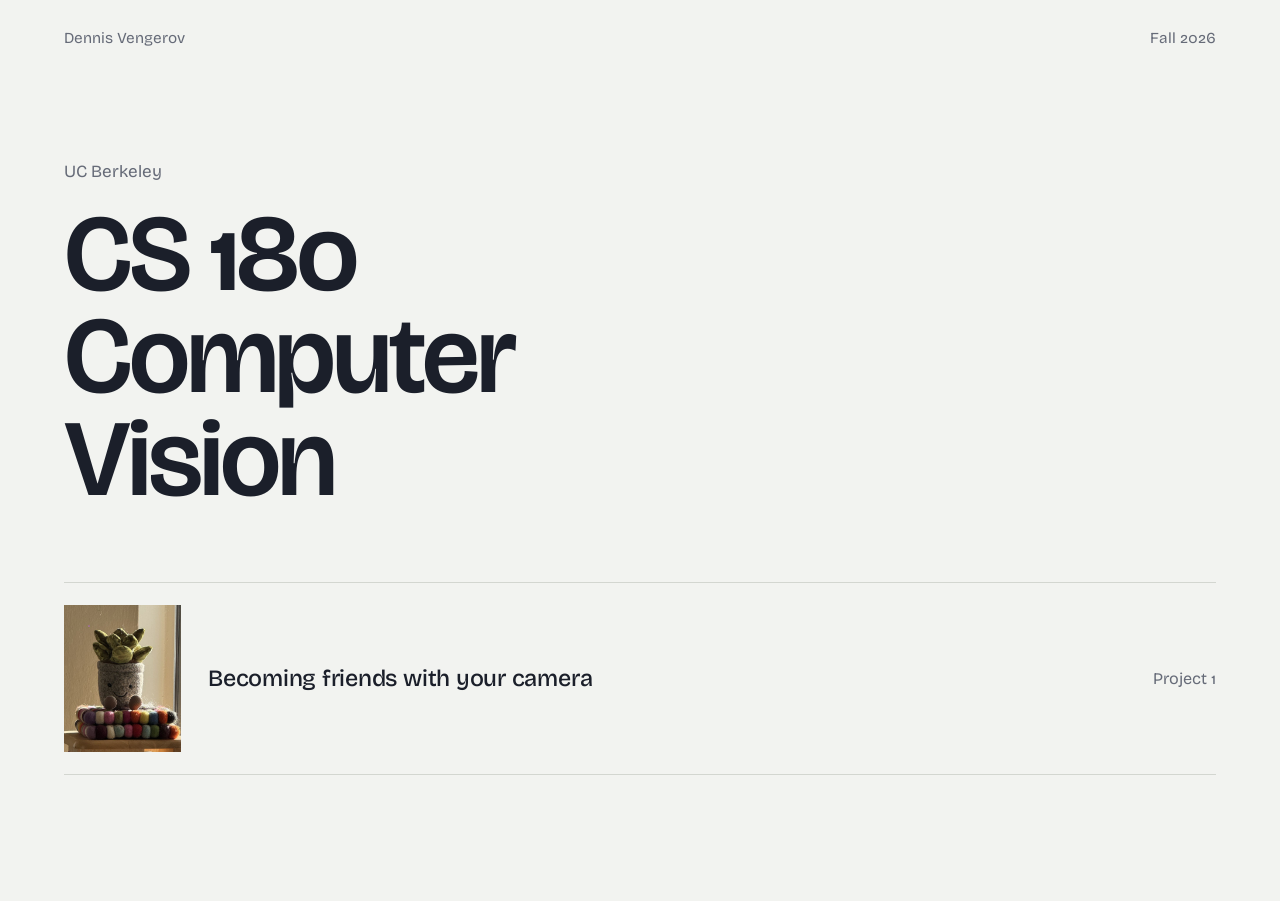
==== index.html @ d948f877 "Project 1" ====
<!DOCTYPE html>
<html lang="en">
<head>
  <meta charset="utf-8">
  <meta name="viewport" content="width=device-width, initial-scale=1">
  <title>Dennis Vengerov — CS 180</title>
  <meta name="description" content="Project portfolio for CS 180, Intro to Computer Vision and Computational Photography, UC Berkeley, Fall 2026.">
  <link rel="preconnect" href="https://fonts.googleapis.com">
  <link rel="preconnect" href="https://fonts.gstatic.com" crossorigin>
  <link href="https://fonts.googleapis.com/css2?family=Bricolage+Grotesque:opsz,wght@12..96,400;12..96,500;12..96,600&family=Newsreader:ital,opsz,wght@0,6..72,400;0,6..72,500;1,6..72,400&display=swap" rel="stylesheet">
  <link rel="stylesheet" href="./style.css">
</head>
<body>
<div class="wrap">

  <nav class="nav">
    <span>Dennis Vengerov</span>
    <span>Fall 2026</span>
  </nav>

  <header class="masthead">
    <p class="kicker">UC Berkeley</p>
    <h1>CS 180 Computer Vision</h1>
  </header>

  <ul class="projects">
    <li class="project">
      <a href="./1/index.html">
        <img src="./1/media/thumb.jpg" alt="" width="800" height="1000">
        <div>
          <p class="project-title">Becoming friends with your camera</p>
        </div>
        <span class="project-num">Project 1</span>
      </a>
    </li>
  </ul>

</div>
</body>
</html>
---- style.css ----
/* ------------------------------------------------------------
   CS 180 portfolio — shared stylesheet
   Cool paper, ink-blue text, warm photos supply the color.
   Display: Bricolage Grotesque · Body: Newsreader
   ------------------------------------------------------------ */

:root {
  --paper: #f2f3f0;
  --ink: #1b1f2a;
  --muted: #666b78;
  --line: #d3d6d0;
  --frame: #dcdedb;
  --accent: #b5342a;

  --display: "Bricolage Grotesque", "Helvetica Neue", Helvetica, Arial, sans-serif;
  --body: "Newsreader", Georgia, "Times New Roman", serif;

  --text-w: 41rem;
  --wide-w: 72rem;
  --pad: clamp(1.25rem, 5vw, 4rem);
}

* { box-sizing: border-box; }

html {
  background: var(--paper);
  color: var(--ink);
  font-family: var(--body);
  font-size: 112.5%;
  line-height: 1.55;
  -webkit-text-size-adjust: 100%;
  font-variant-numeric: oldstyle-nums;
}

body {
  margin: 0;
  padding: 0 var(--pad) 7rem;
}

.wrap {
  max-width: var(--wide-w);
  margin: 0 auto;
}

/* ---- Links ---- */
a {
  color: inherit;
  text-decoration: underline;
  text-decoration-thickness: 1px;
  text-underline-offset: 0.18em;
  text-decoration-color: var(--accent);
}
a:hover { color: var(--accent); }
a:focus-visible {
  outline: 2px solid var(--accent);
  outline-offset: 3px;
  border-radius: 2px;
}

/* ---- Site nav ---- */
.nav {
  display: flex;
  justify-content: space-between;
  align-items: baseline;
  padding: 1.5rem 0 0;
  font-family: var(--display);
  font-size: 0.85rem;
  color: var(--muted);
}
.nav a { text-decoration: none; }
.nav a:hover { color: var(--accent); }

/* ---- Masthead ---- */
.masthead { margin-top: clamp(4rem, 12vh, 8rem); }

.kicker {
  font-family: var(--display);
  font-size: 0.95rem;
  color: var(--muted);
  margin: 0 0 1rem;
}

h1 {
  font-family: var(--display);
  font-weight: 600;
  font-size: clamp(2.7rem, 8.5vw, 6.4rem);
  line-height: 0.94;
  letter-spacing: -0.028em;
  margin: 0;
  max-width: 11ch;
  text-wrap: balance;
}

.deck {
  font-size: clamp(1.15rem, 2vw, 1.4rem);
  line-height: 1.35;
  max-width: 32ch;
  margin: 1.75rem 0 0;
  text-wrap: pretty;
}

.byline {
  font-family: var(--display);
  font-size: 0.9rem;
  color: var(--muted);
  margin: 2rem 0 0;
}

/* ---- Text column ---- */
.text {
  max-width: var(--text-w);
}
.text p { margin: 0 0 1.1em; text-wrap: pretty; }
.text p:last-child { margin-bottom: 0; }

/* ---- Parts ---- */
.part {
  margin-top: clamp(5rem, 12vh, 8rem);
  padding-top: 2rem;
  border-top: 1px solid var(--line);
}

.part-label {
  font-family: var(--display);
  font-size: 0.9rem;
  color: var(--muted);
  margin: 0 0 0.6rem;
}

h2 {
  font-family: var(--display);
  font-weight: 500;
  font-size: clamp(1.65rem, 3.2vw, 2.35rem);
  line-height: 1.08;
  letter-spacing: -0.018em;
  margin: 0 0 1rem;
  max-width: 22ch;
  text-wrap: balance;
}

.setup {
  max-width: var(--text-w);
  margin: 0 0 2.25rem;
  color: var(--ink);
}

/* ---- Figures ---- */
figure { margin: 0; }

img {
  display: block;
  width: 100%;
  height: auto;
  background: var(--frame);
}

.pair {
  display: grid;
  grid-template-columns: 1fr 1fr;
  gap: 0.75rem;
  margin: 0 0 2.5rem;
}
.pair img {
  aspect-ratio: 4 / 5;
  object-fit: cover;
}
.cap {
  margin-top: 0.7rem;
  line-height: 1.4;
}
.cap-title {
  font-family: var(--display);
  font-weight: 500;
  font-size: 0.95rem;
  margin: 0;
}
.cap-note {
  font-size: 0.95rem;
  color: var(--muted);
  margin: 0.15rem 0 0;
}

/* Dolly zoom: GIF beside a 3×2 grid of the stills */
.motion {
  display: grid;
  grid-template-columns: 1fr 1.5fr;
  gap: 0.75rem;
  align-items: start;
  margin: 0 0 2.5rem;
}
.motion .gif img { aspect-ratio: 4 / 5; object-fit: cover; }
.strip {
  display: grid;
  grid-template-columns: repeat(3, 1fr);
  gap: 0.75rem;
}
.strip figure img { aspect-ratio: 4 / 5; object-fit: cover; }
.strip figcaption {
  font-family: var(--display);
  font-size: 0.8rem;
  color: var(--muted);
  margin-top: 0.4rem;
}

/* ---- Closing ---- */
.coda {
  margin-top: clamp(5rem, 12vh, 8rem);
  padding-top: 2rem;
  border-top: 1px solid var(--line);
  max-width: var(--text-w);
}
.coda p {
  font-size: clamp(1.15rem, 2vw, 1.4rem);
  line-height: 1.35;
  margin: 0;
  text-wrap: pretty;
}

footer {
  margin-top: 5rem;
  font-family: var(--display);
  font-size: 0.85rem;
  color: var(--muted);
}

/* ---- Landing page ---- */
.projects {
  list-style: none;
  padding: 0;
  margin: 4rem 0 0;
  border-top: 1px solid var(--line);
}
.project {
  border-bottom: 1px solid var(--line);
}
.project a {
  display: grid;
  grid-template-columns: 6.5rem 1fr auto;
  gap: 1.5rem;
  align-items: center;
  padding: 1.25rem 0;
  text-decoration: none;
}
.project img {
  aspect-ratio: 4 / 5;
  object-fit: cover;
}
.project-title {
  font-family: var(--display);
  font-weight: 500;
  font-size: 1.3rem;
  letter-spacing: -0.01em;
  margin: 0;
}
.project-sub {
  color: var(--muted);
  margin: 0.2rem 0 0;
}
.project-num {
  font-family: var(--display);
  font-size: 0.9rem;
  color: var(--muted);
}
.project a:hover .project-title { color: var(--accent); }

/* ---- Responsive ---- */
@media (max-width: 760px) {
  .pair { grid-template-columns: 1fr; gap: 1.5rem; }
  .motion { grid-template-columns: 1fr; gap: 1.5rem; }
  .motion .gif { max-width: 26rem; }
  .strip { grid-template-columns: repeat(3, 1fr); gap: 0.5rem; }
  .project a { grid-template-columns: 4.5rem 1fr; }
  .project-num { display: none; }
}

@media (prefers-reduced-motion: reduce) {
  * { scroll-behavior: auto; }
}

/* ---- Print (the graded PDF) ---- */
@page { margin: 16mm; }

@media print {
  html {
    background: #fff;
    font-size: 10.5pt;
    line-height: 1.45;
  }
  body { padding: 0; }
  .wrap { max-width: none; }
  .nav { display: none; }
  .masthead { margin-top: 0; }
  h1 { font-size: 30pt; }
  h2 { font-size: 17pt; }
  .deck, .coda p { font-size: 12.5pt; }
  .part, .coda { margin-top: 2.2rem; padding-top: 1.2rem; }
  .pair, .motion, .strip figure, .project { break-inside: avoid; }
  .pair, .motion { gap: 0.5rem; margin-bottom: 1.25rem; }
  .pair { grid-template-columns: 1fr 1fr; }
  .motion { grid-template-columns: 1fr 1.5fr; }
  .motion .gif { max-width: none; }
  .strip { grid-template-columns: repeat(3, 1fr); gap: 0.5rem; }
  img { background: none; }
  a { text-decoration: none; color: inherit; }
  footer { margin-top: 2rem; }
}
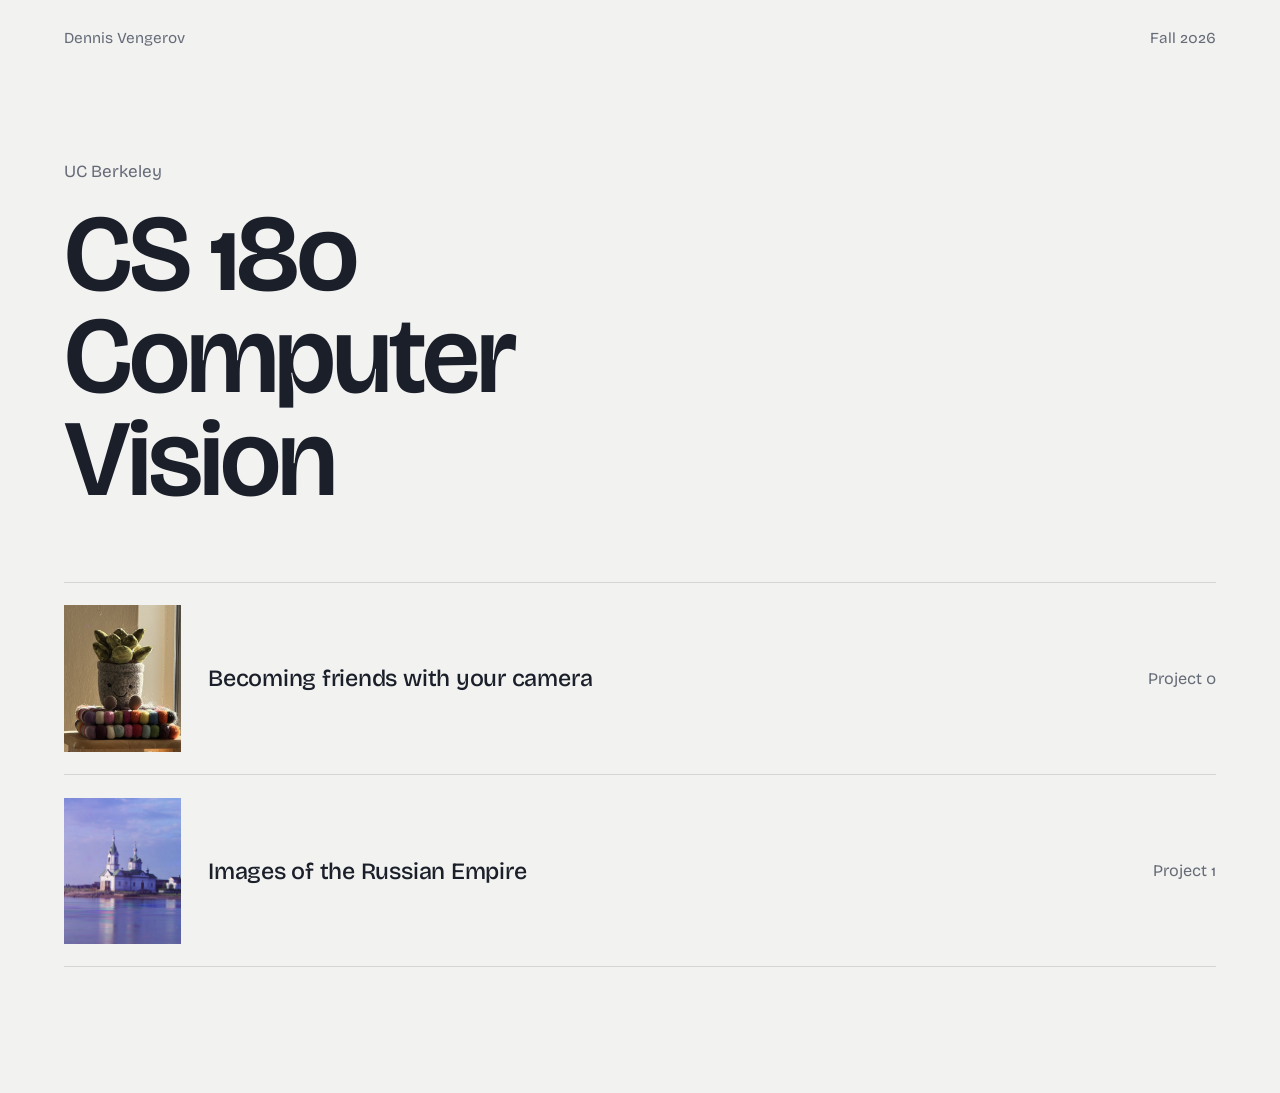
==== commit 9a2bd445: "Project 1 done" ====
--- a/index.html
+++ b/index.html
@@ -25,10 +25,19 @@
 
   <ul class="projects">
     <li class="project">
-      <a href="./1/index.html">
-        <img src="./1/media/thumb.jpg" alt="" width="800" height="1000">
+      <a href="./0/index.html">
+        <img src="./0/media/thumb.jpg" alt="" width="800" height="1000">
         <div>
           <p class="project-title">Becoming friends with your camera</p>
+        </div>
+        <span class="project-num">Project 0</span>
+      </a>
+    </li>
+    <li class="project">
+      <a href="./1/index.html">
+        <img src="./1/media/thumb.jpg" alt="" width="480" height="600">
+        <div>
+          <p class="project-title">Images of the Russian Empire</p>
         </div>
         <span class="project-num">Project 1</span>
       </a>
--- a/style.css
+++ b/style.css
@@ -304,3 +304,28 @@
   a { text-decoration: none; color: inherit; }
   footer { margin-top: 2rem; }
 }
+
+/* ---- Project 1: result gallery and formula ---- */
+.wide { margin: 2.5rem 0 0; }
+.wide.hero { margin-top: 3.5rem; }
+.chart { max-width: 34rem; margin: 2rem 0 0; }
+.pair.natural { margin: 2.5rem 0 0; }
+.pair.natural img { aspect-ratio: auto; object-fit: contain; }
+.gallery {
+  display: grid;
+  grid-template-columns: repeat(3, 1fr);
+  gap: 1.25rem 1rem;
+  margin: 2rem 0 0;
+}
+.formula {
+  font-size: 1.05rem;
+  margin: 0.6rem 0 1.2rem 1.5rem;
+}
+var { font-style: italic; }
+@media (max-width: 760px) {
+  .gallery { grid-template-columns: repeat(2, 1fr); gap: 1rem 0.75rem; }
+}
+@media print {
+  .gallery { grid-template-columns: repeat(3, 1fr); }
+  .gallery figure { break-inside: avoid; }
+}
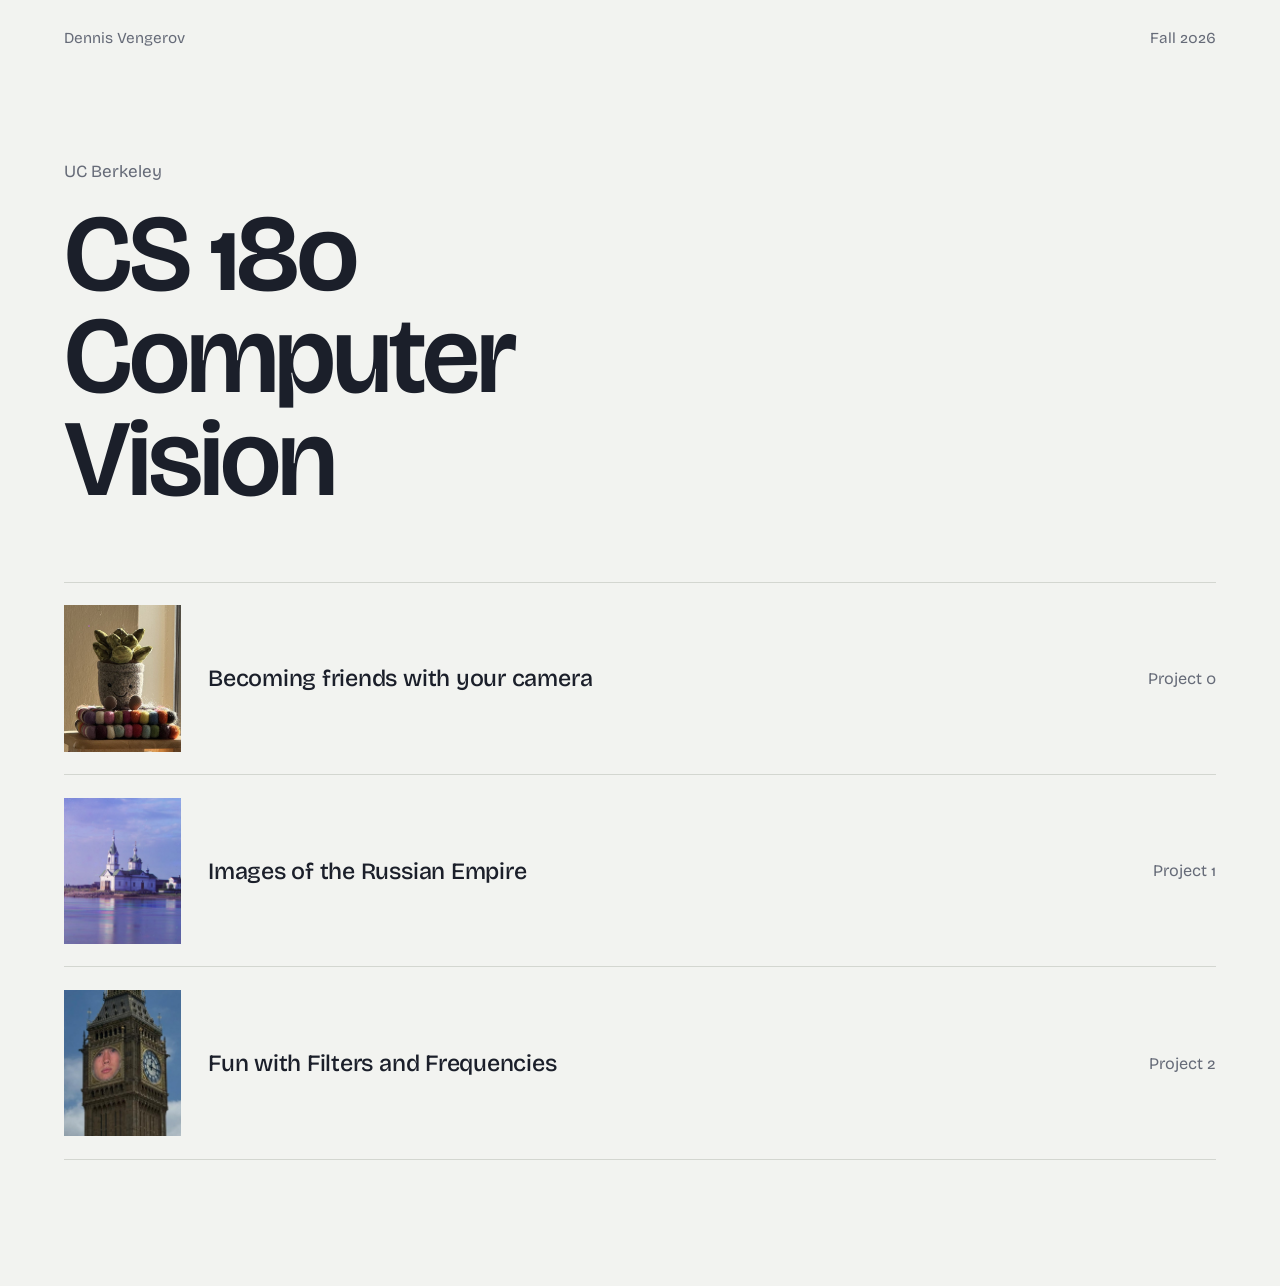
==== commit 30dbae3a: "Add Project 2" ====
--- a/index.html
+++ b/index.html
@@ -42,6 +42,15 @@
         <span class="project-num">Project 1</span>
       </a>
     </li>
+    <li class="project">
+      <a href="./2/index.html">
+        <img src="./2/media/thumb.jpg" alt="" width="480" height="600">
+        <div>
+          <p class="project-title">Fun with Filters and Frequencies</p>
+        </div>
+        <span class="project-num">Project 2</span>
+      </a>
+    </li>
   </ul>
 
 </div>
--- a/style.css
+++ b/style.css
@@ -309,6 +309,7 @@
 .wide { margin: 2.5rem 0 0; }
 .wide.hero { margin-top: 3.5rem; }
 .chart { max-width: 34rem; margin: 2rem 0 0; }
+.medium { max-width: 34rem; margin: 2rem 0; }
 .pair.natural { margin: 2.5rem 0 0; }
 .pair.natural img { aspect-ratio: auto; object-fit: contain; }
 .gallery {
@@ -329,3 +330,169 @@
   .gallery { grid-template-columns: repeat(3, 1fr); }
   .gallery figure { break-inside: avoid; }
 }
+
+/* ---- Project 2: contents, code, tables, figure sizes ---- */
+.toc {
+  margin: 3.5rem 0 0;
+  font-family: var(--display);
+  font-size: 0.95rem;
+}
+.toc ol {
+  list-style: none;
+  margin: 0;
+  padding: 1rem 0 0;
+  border-top: 1px solid var(--line);
+  display: grid;
+  grid-template-columns: repeat(auto-fill, minmax(16rem, 1fr));
+  gap: 0.4rem 2rem;
+}
+.toc a { text-decoration: none; }
+.toc a:hover { color: var(--accent); }
+.toc .n {
+  display: inline-block;
+  min-width: 2.4rem;
+  color: var(--muted);
+  font-variant-numeric: lining-nums tabular-nums;
+}
+
+.p2 .part h3 {
+  font-family: var(--display);
+  font-weight: 500;
+  font-size: 1.3rem;
+  line-height: 1.2;
+  letter-spacing: -0.01em;
+  margin: 4rem 0 1rem;
+}
+.p2 figure + .text,
+.p2 .codes + .text,
+.p2 .table-wrap + .text,
+.p2 .tall-pair + .text,
+.p2 .hybrids + .text { margin-top: 2.25rem; }
+.p2 .text code,
+.p2 .cap code,
+.p2 .data code {
+  font-family: ui-monospace, "SF Mono", SFMono-Regular, Menlo, Consolas, monospace;
+  font-size: 0.84em;
+}
+.p2 .formula { font-variant-numeric: lining-nums; }
+
+/* figure widths */
+.fig-m { max-width: 40rem; margin: 2.5rem 0 0; }
+.fig-s { max-width: 24rem; margin: 2.5rem 0 0; }
+.fig-xs { max-width: 20rem; margin: 2.5rem 0 0; }
+.p2 .fig-xs img { image-rendering: pixelated; }
+
+/* code snippets */
+.codes {
+  display: grid;
+  grid-template-columns: 1fr 1fr;
+  gap: 0.75rem;
+  align-items: start;
+  margin: 2.25rem 0 0;
+}
+.codes figure { min-width: 0; }
+.code {
+  margin: 0;
+  padding: 1rem 1.15rem;
+  background: #e6e8e3;
+  border: 1px solid var(--line);
+  border-radius: 3px;
+  overflow-x: auto;
+  font-family: ui-monospace, "SF Mono", SFMono-Regular, Menlo, Consolas, monospace;
+  font-size: 0.74rem;
+  line-height: 1.55;
+  font-variant-numeric: lining-nums;
+  color: var(--ink);
+}
+.code .c { color: #6f7480; font-style: italic; }
+.code .k { color: var(--accent); }
+.code .f { font-weight: 600; }
+.codes + .table-wrap { margin-top: 2.25rem; }
+
+/* data tables */
+.table-wrap { overflow-x: auto; margin: 2.25rem 0 0; }
+.data {
+  border-collapse: collapse;
+  font-size: 0.95rem;
+  font-variant-numeric: lining-nums tabular-nums;
+  line-height: 1.35;
+}
+.data caption {
+  caption-side: bottom;
+  text-align: left;
+  color: var(--muted);
+  font-size: 0.95rem;
+  padding-top: 0.7rem;
+}
+.data th, .data td {
+  text-align: left;
+  vertical-align: top;
+  padding: 0.5rem 1.6rem 0.5rem 0;
+  border-bottom: 1px solid var(--line);
+}
+.data thead th {
+  font-family: var(--display);
+  font-weight: 500;
+  font-size: 0.85rem;
+  color: var(--muted);
+  border-bottom-color: var(--ink);
+}
+.data .num { text-align: right; }
+.data td:last-child, .data th:last-child { padding-right: 0; }
+
+/* Big Ben: tower beside the process figure, heights matched */
+.tall-pair {
+  display: grid;
+  grid-template-columns: 46.1fr 58.6fr;
+  gap: 0.75rem;
+  align-items: start;
+  max-width: 56rem;
+  margin: 2.5rem 0 0;
+}
+
+/* hybrids at full and quarter size */
+.hybrids {
+  display: flex;
+  flex-wrap: wrap;
+  gap: 2rem 3rem;
+  margin: 2.25rem 0 0;
+}
+.hybrids .sizes {
+  display: flex;
+  align-items: flex-end;
+  gap: 1rem;
+}
+.hybrids img { width: auto; background: none; }
+.hybrids .big { height: 25rem; }
+.hybrids .tiny { height: 6.25rem; }
+
+@media (max-width: 1100px) {
+  .codes { grid-template-columns: 1fr; }
+}
+@media (max-width: 760px) {
+  .tall-pair { grid-template-columns: 1fr; max-width: 26rem; }
+  .hybrids .big { height: 18rem; }
+  .hybrids .tiny { height: 4.5rem; }
+}
+@media print {
+  .toc { display: none; }
+  .p2 .part h3 { margin-top: 1.6rem; font-size: 13pt; }
+  .p2 figure, .table-wrap, .tall-pair, .hybrids .sizes { break-inside: avoid; }
+  .p2 h2, .p2 h3, .p2 .part-label { break-after: avoid; }
+  .p2 .part ~ .part { break-before: page; }
+  .codes { grid-template-columns: 1fr; }
+  .code { white-space: pre-wrap; font-size: 7.5pt; line-height: 1.4; background: #f1f2ef; }
+  .p2 .text p { margin-bottom: 0.7em; }
+  .p2 figure + .text, .p2 .codes + .text, .p2 .table-wrap + .text,
+  .p2 .tall-pair + .text, .p2 .hybrids + .text { margin-top: 1.1rem; }
+  .p2 .wide, .p2 .fig-m, .p2 .fig-s, .p2 .codes, .p2 .table-wrap,
+  .p2 .tall-pair, .p2 .hybrids { margin-top: 1.1rem; }
+  .p2 .cap { margin-top: 0.35rem; }
+  .fig-m { max-width: 30rem; }
+  .tall-pair { max-width: 44rem; }
+  .hybrids .big { height: 15rem; }
+  .hybrids .tiny { height: 3.75rem; }
+}
+
+.p2 strong { font-weight: 600; }
+.coda .part-label { font-size: 0.9rem; line-height: 1.4; margin: 0 0 0.6rem; }
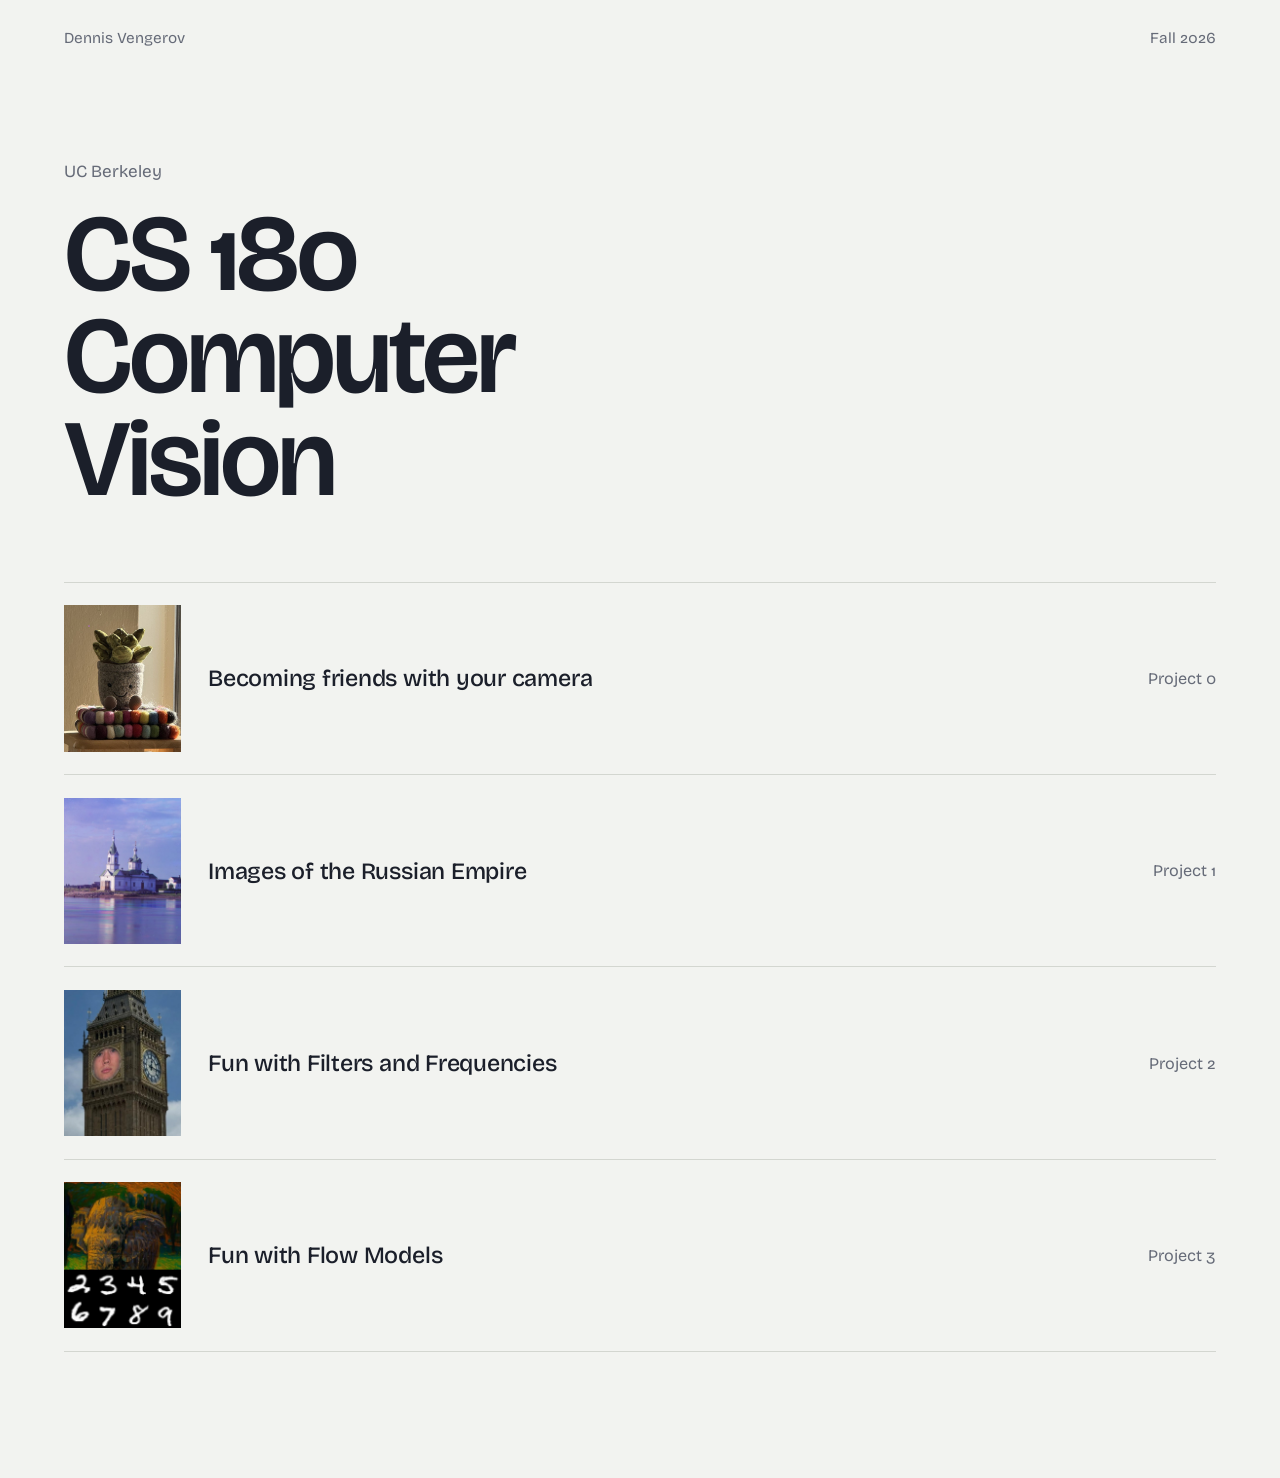
==== commit 5cadf94f: "Project 3" ====
--- a/index.html
+++ b/index.html
@@ -51,6 +51,15 @@
         <span class="project-num">Project 2</span>
       </a>
     </li>
+    <li class="project">
+      <a href="./3/index.html">
+        <img src="./3/media/thumb.jpg" alt="" width="480" height="600">
+        <div>
+          <p class="project-title">Fun with Flow Models</p>
+        </div>
+        <span class="project-num">Project 3</span>
+      </a>
+    </li>
   </ul>
 
 </div>
--- a/style.css
+++ b/style.css
@@ -496,3 +496,100 @@
 
 .p2 strong { font-weight: 600; }
 .coda .part-label { font-size: 0.9rem; line-height: 1.4; margin: 0 0 0.6rem; }
+
+/* ---- Project 3A: stacked figures, sample grids, anagrams, hybrids ----
+   The page also carries the .p2 class to reuse the styles above. */
+.stack {
+  display: grid;
+  gap: 1.75rem;
+  margin: 2.5rem 0 0;
+}
+.stack.s { max-width: 40rem; }
+.stack.m { max-width: 56rem; }
+.fig-l { max-width: 56rem; margin: 2.5rem 0 0; }
+
+.row-label {
+  font-family: var(--display);
+  font-weight: 500;
+  font-size: 0.95rem;
+  margin: 0 0 0.6rem;
+}
+.samples + .row-label { margin-top: 1.5rem; }
+.samples {
+  display: grid;
+  grid-template-columns: repeat(5, 1fr);
+  gap: 0.6rem;
+}
+.samples figcaption {
+  font-family: var(--display);
+  font-size: 0.8rem;
+  color: var(--muted);
+  margin-top: 0.35rem;
+}
+
+.p3 .pair.natural { max-width: 46rem; margin: 2.25rem 0 0; }
+.p3 .hybrids .big { height: 22rem; }
+.p3 .hybrids .tiny { height: 64px; }
+
+.p3 .stack + .text,
+.p3 .pair + .text,
+.p3 .samples-fig + .text { margin-top: 2.25rem; }
+
+@media (max-width: 760px) {
+  .samples { grid-template-columns: repeat(3, 1fr); }
+  .p3 .pair.natural { grid-template-columns: 1fr 1fr; gap: 0.75rem; }
+  .p3 .hybrids .big { height: 16rem; }
+}
+@media print {
+  .p3 .stack, .p3 .fig-l, .p3 .pair.natural, .p3 .samples-fig { margin-top: 1.1rem; }
+  .p3 .stack { gap: 0.9rem; }
+  .p3 .stack.s { max-width: 30rem; }
+  .p3 .fig-s { max-width: 15rem; }
+  .p3 .fig-l { max-width: 40rem; }
+  .p3 .pair.natural { max-width: 34rem; }
+  .p3 .samples { grid-template-columns: repeat(5, 1fr); gap: 0.4rem; }
+  .p3 .samples-fig .row-label { break-after: avoid; }
+  .p3 .hybrids .big { height: 14rem; }
+  .p3 .stack + .text, .p3 .pair + .text, .p3 .samples-fig + .text { margin-top: 1.1rem; }
+}
+.p3 .pair.natural.l { max-width: 60rem; }
+.p3 .foot-nav { margin: 0 0 0.6rem; }
+.toc.wide-n .n { min-width: 3.9rem; }
+
+/* ---- Project 3 hub: one card per part ---- */
+.parts {
+  display: grid;
+  grid-template-columns: 1fr 1fr;
+  gap: clamp(1.25rem, 3vw, 2.5rem);
+  max-width: 56rem;
+  margin: 4rem 0 0;
+}
+.part-card {
+  display: block;
+  text-decoration: none;
+}
+.part-card .frame {
+  aspect-ratio: 4 / 5;
+  overflow: hidden;
+  background: var(--frame);
+}
+.part-card .frame img {
+  height: 100%;
+  object-fit: cover;
+  transition: transform 0.7s ease;
+}
+.part-card.flip:hover .frame img,
+.part-card.flip:focus-visible .frame img { transform: rotate(180deg); }
+.part-card .part-label { margin: 1rem 0 0.2rem; }
+.part-card .project-title { font-size: 1.45rem; }
+.part-card .project-sub { font-size: 1rem; }
+.part-card:hover .project-title { color: var(--accent); }
+@media (max-width: 560px) {
+  .parts { grid-template-columns: 1fr; max-width: 24rem; }
+}
+@media (prefers-reduced-motion: reduce) {
+  .part-card .frame img { transition: none; }
+}
+@media print {
+  .p3 .pair.natural.l { max-width: none; }
+}
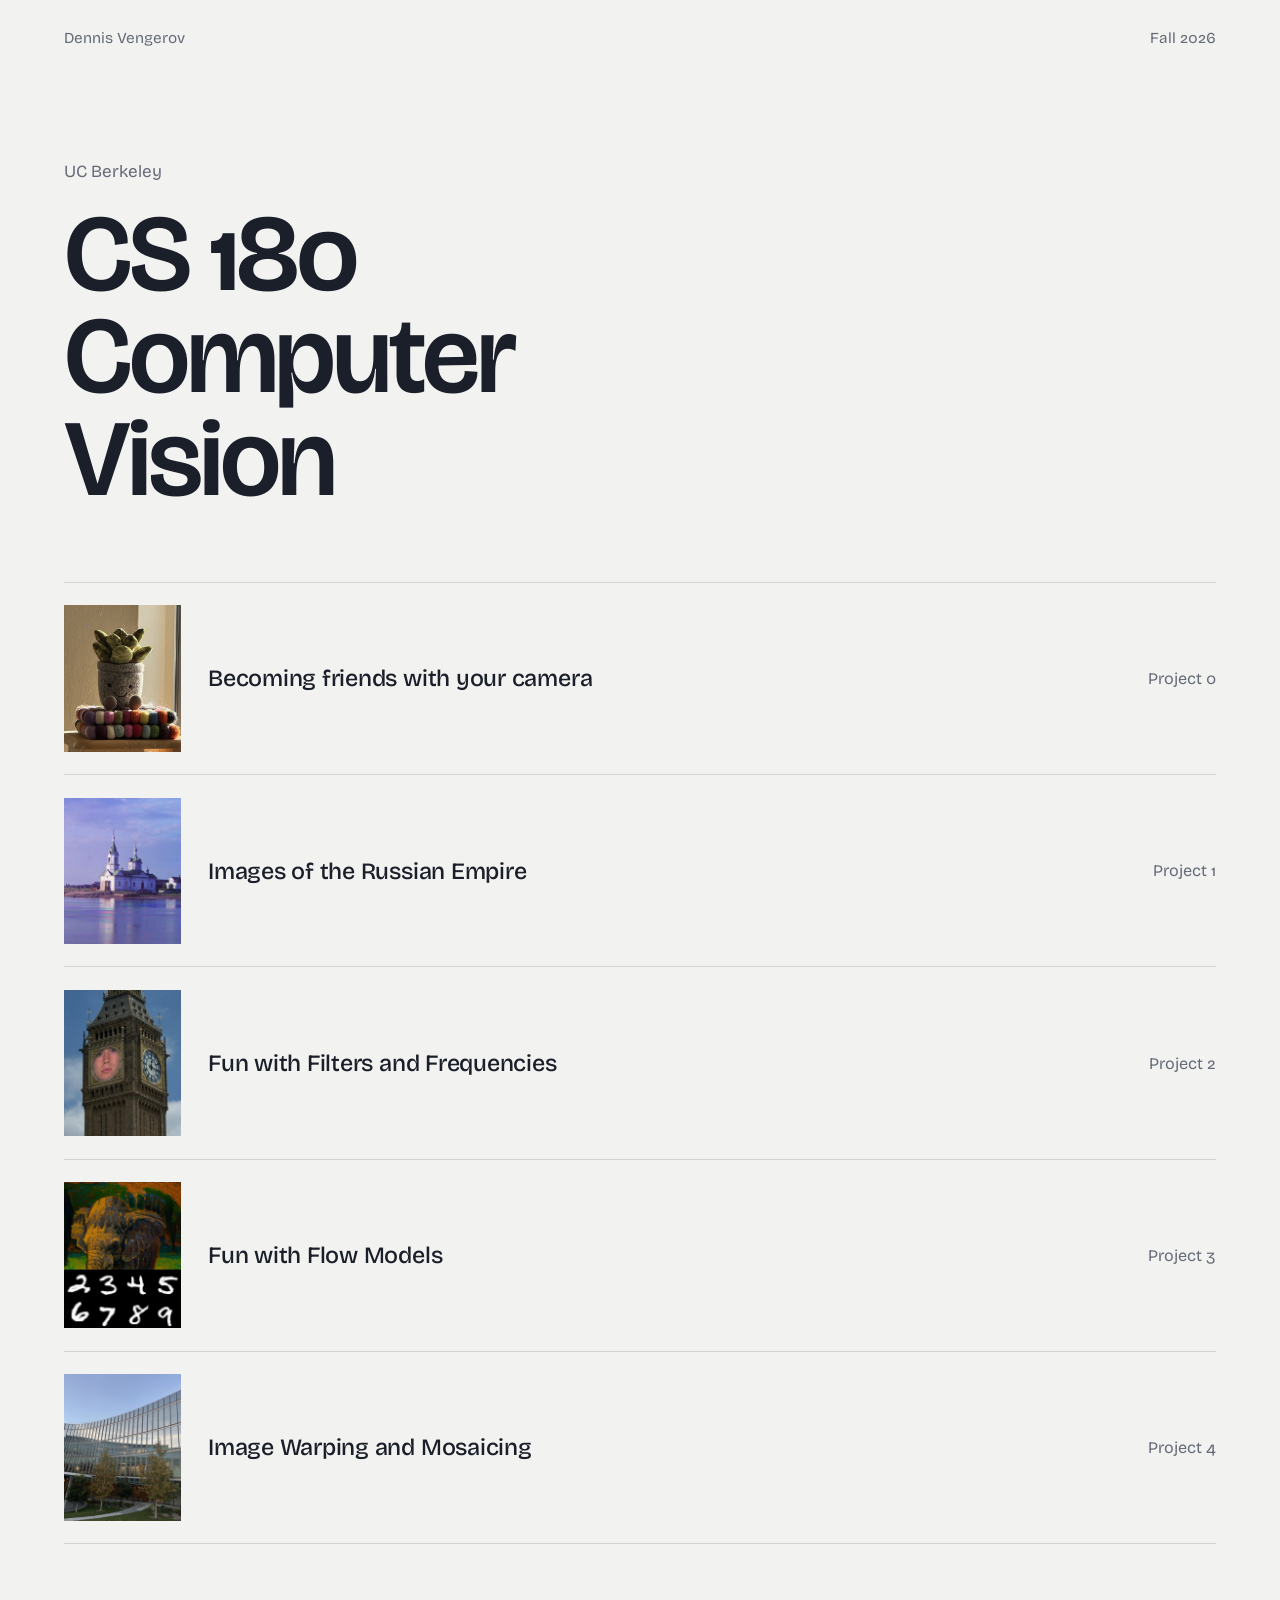
==== commit c9cb3b1e: "proj4a" ====
--- a/index.html
+++ b/index.html
@@ -60,6 +60,15 @@
         <span class="project-num">Project 3</span>
       </a>
     </li>
+    <li class="project">
+      <a href="./4a/index.html">
+        <img src="./4a/media/thumb.jpg" alt="" width="480" height="600">
+        <div>
+          <p class="project-title">Image Warping and Mosaicing</p>
+        </div>
+        <span class="project-num">Project 4</span>
+      </a>
+    </li>
   </ul>
 
 </div>
--- a/style.css
+++ b/style.css
@@ -593,3 +593,130 @@
 @media print {
   .p3 .pair.natural.l { max-width: none; }
 }
+
+/* ---- Project 4A: matrices, source rows, rectification, mosaics ----
+   The page also carries .p2 .p3 to reuse the styles above. */
+.eq-wrap { overflow-x: auto; margin: 1.75rem 0 0; }
+.eq {
+  display: flex;
+  align-items: center;
+  gap: 0.6rem 0.8rem;
+  width: max-content;
+  font-variant-numeric: lining-nums tabular-nums;
+}
+.eq .op { font-size: 1.1rem; }
+.eq .lab { font-style: italic; }
+.mat {
+  position: relative;
+  display: inline-grid;
+  gap: 0.15rem 1.1rem;
+  padding: 0.25rem 0.75rem;
+  font-size: 0.95rem;
+  line-height: 1.35;
+  text-align: right;
+  white-space: nowrap;
+}
+.mat::before, .mat::after {
+  content: "";
+  position: absolute;
+  top: 0;
+  bottom: 0;
+  width: 0.35rem;
+  border: 1px solid var(--ink);
+}
+.mat::before { left: 0; border-right: 0; }
+.mat::after { right: 0; border-left: 0; }
+.mat.c1 { grid-template-columns: auto; text-align: center; }
+.mat.c3 { grid-template-columns: repeat(3, auto); }
+.mat.c8 { grid-template-columns: repeat(8, auto); }
+.mat .vd { grid-column: 1 / -1; text-align: center; color: var(--muted); }
+.mat sup { font-size: 0.7em; line-height: 0; }
+
+.hgrid {
+  display: grid;
+  grid-template-columns: repeat(auto-fill, minmax(19rem, 1fr));
+  gap: 1.75rem 2rem;
+  margin: 2rem 0 0;
+}
+.hgrid .cap { margin-top: 0.5rem; }
+
+.srcs {
+  display: grid;
+  grid-template-columns: repeat(3, 1fr);
+  gap: 0.75rem;
+  max-width: 46rem;
+  margin: 2rem 0 0;
+}
+.srcs.two { grid-template-columns: repeat(2, 1fr); max-width: 30.4rem; }
+.srcs figcaption, .rect figure figcaption, .zoom figcaption {
+  font-family: var(--display);
+  font-size: 0.8rem;
+  color: var(--muted);
+  margin-top: 0.35rem;
+}
+.srcs figcaption b { font-weight: 500; color: var(--ink); }
+
+.rect {
+  display: grid;
+  grid-template-columns: 1fr 1fr;
+  gap: 0.75rem;
+  align-items: start;
+  max-width: 52rem;
+  margin: 2.25rem 0 0;
+}
+.rect .side { display: grid; gap: 0.75rem; }
+
+.zoom {
+  display: grid;
+  grid-template-columns: 1fr 1fr;
+  gap: 0.75rem;
+  max-width: 34rem;
+  margin: 1.5rem 0 0;
+}
+.zoom img { image-rendering: pixelated; }
+
+.p4 .mosaic { margin: 1.75rem 0 0; }
+.p4 .mosaic.sq { max-width: 56rem; }
+.p4 .mosaic.tall { max-width: 43rem; }
+.p4 .steps { margin: 0 0 1.1em; padding-left: 1.3rem; }
+.p4 .steps li { margin: 0 0 0.45em; }
+
+.p4 .eq-wrap + .text,
+.p4 .hgrid + .text,
+.p4 .rect + .text,
+.p4 .zoom + .text,
+.p4 .srcs + .text,
+.p4 .fig-l + .text { margin-top: 2.25rem; }
+
+@media (max-width: 760px) {
+  .rect { grid-template-columns: 1fr; max-width: 26rem; }
+  .srcs { gap: 0.5rem; }
+}
+@media print {
+  .eq-wrap, .hgrid, .srcs, .rect, .zoom, .p4 .mosaic, .p4 .fig-l { margin-top: 1.1rem; }
+  .eq-wrap { overflow: visible; }
+  .mat { font-size: 9pt; }
+  .hgrid > figure, .srcs, .rect, .zoom, .p4 .mosaic, .eq { break-inside: avoid; }
+  .hgrid { grid-template-columns: repeat(3, 1fr); gap: 1rem 1.25rem; }
+  .p4 .fig-l { max-width: 36rem; }
+  .p4 .mosaic.sq { max-width: 34rem; }
+  .p4 .mosaic.tall { max-width: 27rem; }
+  .p4 .mosaic { max-width: 44rem; }
+  .srcs { max-width: 30rem; }
+  .srcs.two { max-width: 19.8rem; }
+  .rect { max-width: 34rem; }
+  .zoom { max-width: 24rem; }
+  .p4 .eq-wrap + .text, .p4 .hgrid + .text, .p4 .rect + .text, .p4 .zoom + .text,
+  .p4 .srcs + .text, .p4 .fig-l + .text { margin-top: 1.1rem; }
+}
+.rect > .cap { grid-column: 1 / -1; margin-top: 0; }
+.rect + .rect { margin-top: 2.5rem; }
+@media print {
+  .rect + .rect { margin-top: 1.4rem; }
+}
+@media print {
+  .rect { grid-template-columns: 1fr 1fr; }
+  .p4 .stack.m { max-width: 32rem; gap: 0.9rem; }
+  .srcs { max-width: 25rem; }
+  .srcs.two { max-width: 16.5rem; }
+}
